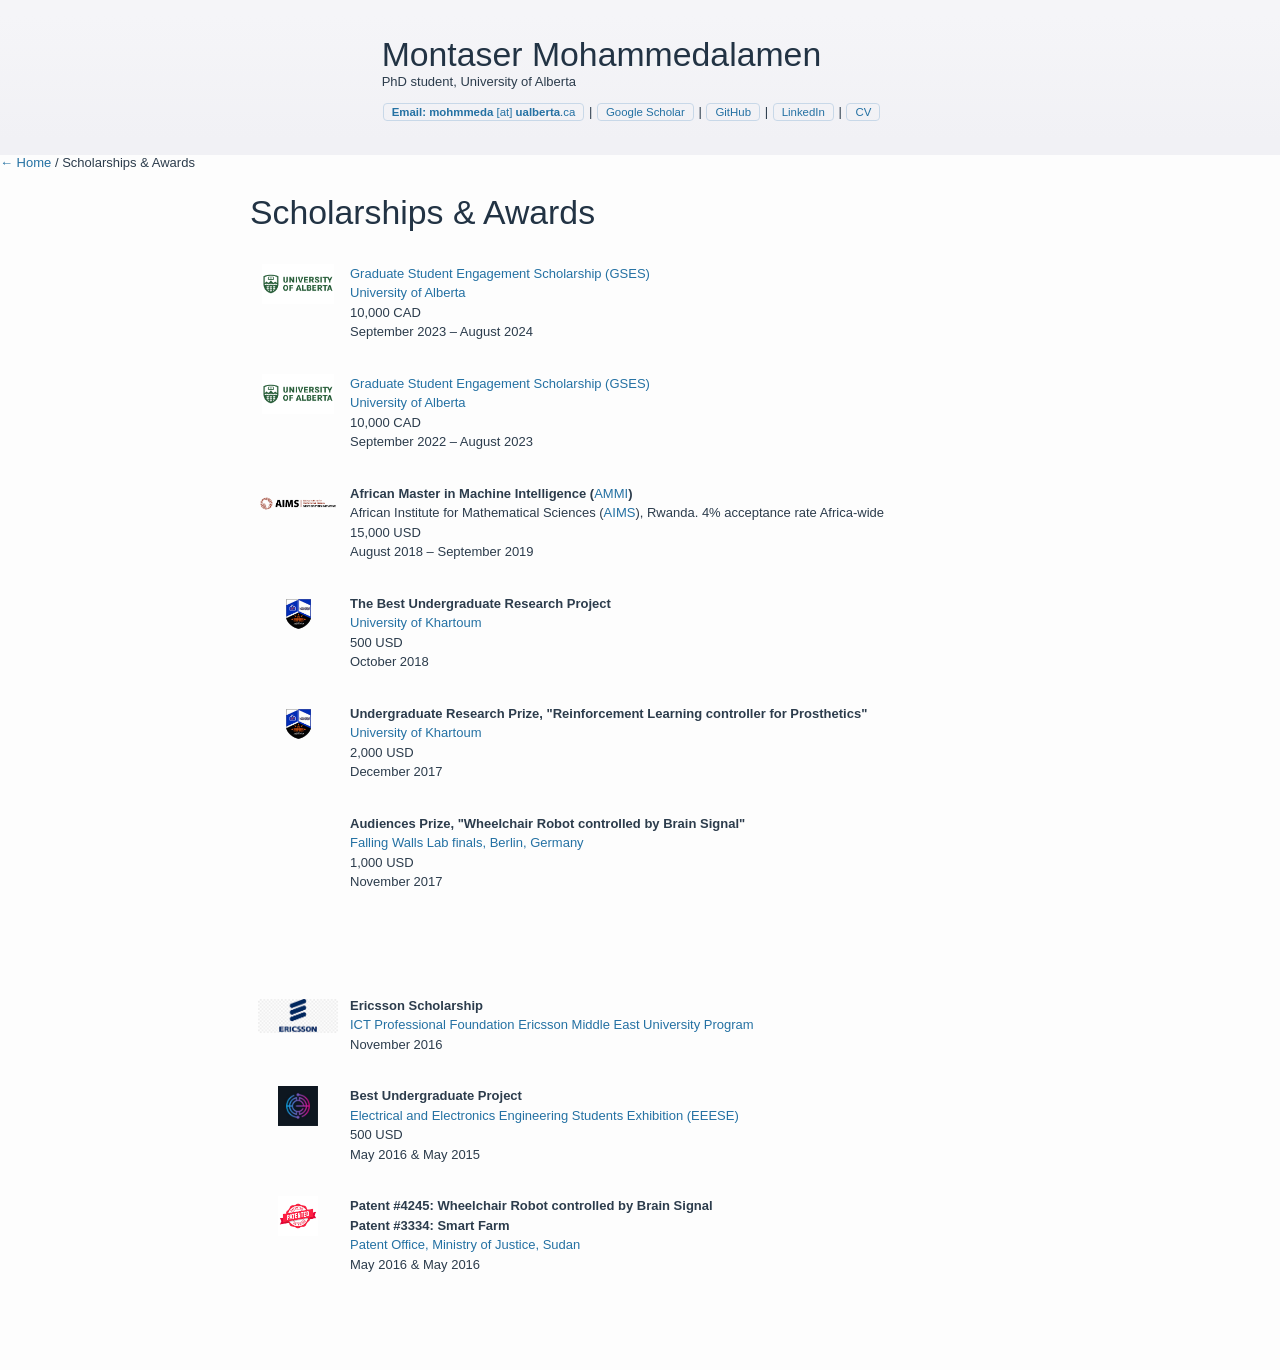
==== src/awards.html @ 37adf2cc "Make seprate pages & show as tabs" ====
<!DOCTYPE html>
<html lang="en">
<head>
    <title>Scholarships &amp; Awards — Montaser Mohammedalamen</title>
    <meta name="viewport" content="width=device-width, initial-scale=1.0">
    <link rel="stylesheet" href="../style.css">
</head>
<body>

<div class="header noselect">
    <div class="content row">
        <div class="header-profile-picture"></div>
        <div class="header-text">
            <div class="header-name">
                <h1>Montaser Mohammedalamen</h1>
            </div>
            <div class="header-subtitle">
                PhD student, University of Alberta
            </div>
            <div class="header-links">
                <a class="btn" href="mailto:mohmmeda@ualberta.ca"> <span class="bold">Email: mohmmeda</span> [at] <span class="bold">ualberta</span>.ca</a> |
                <a class="btn" href="https://scholar.google.ca/citations?user=ZY882-kAAAAJ&hl">Google Scholar</a> |
                <a class="btn" href="https://github.com/montaserFath/">GitHub</a> |
                <a class="btn" href="https://www.linkedin.com/in/montaser-mohammedalamen/">LinkedIn</a> |
                <a class="btn" href="../content/Montaser_CV.pdf">CV</a>
            </div>
        </div>
    </div>
</div>

<div class="page-nav">
    <div class="page-nav-inner">
        <a class="page-nav-back" href="../index.html">← Home</a>
        <span class="page-nav-sep">/</span>
        <span class="page-nav-current">Scholarships &amp; Awards</span>
    </div>
</div>

<div class="content" style="padding-bottom: 64px;">
    <div>
        <h1 class="noselect">Scholarships &amp; Awards</h1>

        <div class="publication row clearfix">
            <div class="row-media-small" style="background-image: url(../fig/uofa.png);"></div>
            <div class="row-text">
                <span class="bold"><a href="https://www.ualberta.ca/en/graduate-studies/fees-funding/scholarships-awards/engagement-scholarship.html">Graduate Student Engagement Scholarship (GSES)</a></span><br/>
                <a href="https://www.ualberta.ca/en/graduate-studies/fees-funding/scholarships-awards/engagement-scholarship.html">University of Alberta</a><br/>
                10,000 CAD<br/>
                September 2023 – August 2024<br/>
            </div>
        </div>

        <div class="publication row clearfix">
            <div class="row-media-small" style="background-image: url(../fig/uofa.png);"></div>
            <div class="row-text">
                <span class="bold"><a href="https://www.ualberta.ca/en/graduate-studies/fees-funding/scholarships-awards/engagement-scholarship.html">Graduate Student Engagement Scholarship (GSES)</a></span><br/>
                <a href="https://www.ualberta.ca/en/graduate-studies/fees-funding/scholarships-awards/engagement-scholarship.html">University of Alberta</a><br/>
                10,000 CAD<br/>
                September 2022 – August 2023<br/>
            </div>
        </div>

        <div class="publication row clearfix">
            <div class="row-media-small" style="background-image: url(../fig/AIMS.png);"></div>
            <div class="row-text">
                <span class="bold">African Master in Machine Intelligence (<a href="https://aims-ammi.org/">AMMI</a>)</span><br/>
                African Institute for Mathematical Sciences (<a href="https://aims.ac.rw/">AIMS</a>), Rwanda. 4% acceptance rate Africa-wide<br/>
                15,000 USD<br/>
                August 2018 – September 2019<br/>
            </div>
        </div>

        <div class="publication row clearfix">
            <div class="row-media-small" style="background-image: url(../fig/uofk.png);"></div>
            <div class="row-text">
                <span class="bold">The Best Undergraduate Research Project</span><br/>
                <a href="https://www.uofk.edu/index.php/en/">University of Khartoum</a><br/>
                500 USD<br/>
                October 2018<br/>
            </div>
        </div>

        <div class="publication row clearfix">
            <div class="row-media-small" style="background-image: url(../fig/uofk.png);"></div>
            <div class="row-text">
                <span class="bold">Undergraduate Research Prize, "Reinforcement Learning controller for Prosthetics"</span><br/>
                <a href="https://www.uofk.edu/index.php/en/">University of Khartoum</a><br/>
                2,000 USD<br/>
                December 2017<br/>
            </div>
        </div>

        <div class="publication row clearfix">
            <iframe frameborder="0"
                src="https://www.youtube.com/embed/ZpqypVq8Qgo"
                style="float: left; width: 80px; height: 150px; background-position: center; background-size: contain; background-repeat: no-repeat;"> 
            </iframe>
            <div class="row-text">
                <span class="bold">Audiences Prize, "Wheelchair Robot controlled by Brain Signal"</span><br/>
                <a href="https://apply.falling-walls.com/press-releases/falling-walls-lab-winners-2017/">Falling Walls Lab finals, Berlin, Germany</a><br/>
                1,000 USD<br/>
                November 2017<br/>
            </div>
        </div>

        <div class="publication row clearfix">
            <div class="row-media-small" style="background-image: url(../fig/ericsson.png);"></div>
            <div class="row-text">
                <span class="bold">Ericsson Scholarship</span><br/>
                <a href="https://www.ericsson.com/en/about-us/corporate-governance/our-organization/mmea-lt-members-bios">ICT Professional Foundation Ericsson Middle East University Program</a><br/>
                November 2016<br/>
            </div>
        </div>

        <div class="publication row clearfix">
            <div class="row-media-small" style="background-image: url(../fig/eeese.jpeg);"></div>
            <div class="row-text">
                <span class="bold">Best Undergraduate Project</span><br/>
                <a href="https://www.linkedin.com/company/eeese/">Electrical and Electronics Engineering Students Exhibition (EEESE)</a><br/>
                500 USD<br/>
                May 2016 &amp; May 2015<br/>
            </div>
        </div>

        <div class="publication row clearfix">
            <div class="row-media-small" style="background-image: url(../fig/patent.jpg);"></div>
            <div class="row-text">
                <span class="bold">Patent #4245: Wheelchair Robot controlled by Brain Signal</span><br/>
                <span class="bold">Patent #3334: Smart Farm</span><br/>
                <a href="https://www.linkedin.com/company/eeese/">Patent Office, Ministry of Justice, Sudan</a><br/>
                May 2016 &amp; May 2016<br/>
            </div>
        </div>

    </div>
</div>

</body>
</html>
---- style.css ----
html {-webkit-text-size-adjust: 100%; -moz-text-size-adjust: 100%; -ms-text-size-adjust: 100%;}
body {background-color: #fdfdfd; color: #2c3c4c; margin: 0; font-size: 13px;}
h1 {margin-bottom: 32px; font-size: 2.6em;}
h2 {margin-top: 0; margin-bottom: 28px;}
h1, h2 {color: #234;}
h3, h4, h5 {color: #345;}
h1, h2, h3, h4, h5, a, p, span, body, div {font-weight: normal; font-family: 'Lato', Verdana, Helvetica, sans-serif;}

/* ── Header ── */
.header {background: linear-gradient(to bottom, #f5f5f8 10%, #f1f1f5 90%); width: 100%; padding-top: 16px; padding-bottom: 32px;}
.header-profile-picture, .header-text {display: inline-block;}
.header-name h1 {margin: 0;}
.header-subtitle {margin-bottom: 12px;}
.header-profile-picture {width: 100px; height: 100px; margin-right: 12px; border-radius: 50%; background-image: url(files/me.png); background-position: center; background-size: contain; background-repeat: no-repeat;}
.content {max-width: 780px; padding-left: 16px; padding-right: 16px; margin: auto;}

/* ── Tab bar ── */
.tabs-bar {background: #fff; border-bottom: 2px solid #e0e6ed; position: sticky; top: 0; z-index: 100;}
.tabs-inner {max-width: 780px; margin: auto; padding: 0 16px; display: flex; gap: 0; overflow-x: auto; scrollbar-width: none;}
.tabs-inner::-webkit-scrollbar {display: none;}
.tab-btn {background: none; border: none; border-bottom: 3px solid transparent; margin-bottom: -2px; padding: 12px 16px; font-size: 0.92em; color: #556; cursor: pointer; white-space: nowrap; transition: color 0.15s, border-color 0.15s;}
.tab-btn:hover {color: #2471a3;}
.tab-btn.active {color: #2471a3; border-bottom-color: #2471a3; font-weight: bold;}

/* ── Tab panels ── */
.tab-content {margin-top: 36px; padding-bottom: 64px;}
.tab-panel {display: none;}
.tab-panel.active {display: block;}
.tab-heading {font-size: 1.6em; color: #234; border-bottom: 1px solid #e8ecf0; padding-bottom: 10px; margin-bottom: 28px;}

/* ── Misc ── */
.hr {width: 100%; height: 1px; margin: 48px 0; background-color: #d6dbdf;}
a {color: #2471a3; text-decoration: none;}
a:focus, a:hover {color: #f09228;}
p {line-height: 1.5em;}
.nobreak {white-space: nowrap;}
.noselect {-webkit-touch-callout: none; -webkit-user-select: none; -khtml-user-select: none; -moz-user-select: none; -ms-user-select: none; user-select: none;}
.bold {font-weight: bold;}
.italic {font-style: italic;}
.bulletpoints {line-height: 1.5em;}
.row {box-sizing: border-box;}
.row-media {display: block; float: left; width: 160px; height: 90px; background-position: center; background-size: contain; background-repeat: no-repeat;}
.row-media-small {display: block; float: left; width: 80px; height: 40px; background-position: center; background-size: contain; background-repeat: no-repeat;}
.youtube-player {border: 1px solid #1D740C; display: block; float: left; width: 160px; height: 100px; background-position: center; background-size: contain; background-repeat: no-repeat;}
.row-text {display: block; float: left; margin-left: 12px; line-height: 1.5em; max-width: 598px;}
.row-text span {line-height: inherit;}
.clearfix {content: ""; clear: both; display: table;}
.publication {margin-bottom: 32px; padding-left: 8px;}
.publication.highlight {background-color: #fff8df; width: 100%; padding-top: 8px; padding-bottom: 8px; border-radius: 4px;}
.press {width: 100px; height: 80px; border: 1px solid #def; margin-right: 12px; background-size: cover;}
.img-contain {background-size: contain !important;}
.footer {background-color: #345; width: 100%}
.footer-content {color: #fff; font-size: 10px; padding: 6px 0; max-width: 780px; margin: auto;}
.footer-content a {color: #fff; text-decoration: underline;}
.footer-content a:hover {color: #f09228 !important;}
.stars {font-size: 10px; display: inline-block; margin-left: 6px; color: #666;}

/* ── Buttons ── */
.btn {display: inline-block; padding: 2px 8px; border-radius: 4px; font-size: 0.88em; border: 1px solid #c8d8e8; margin: 2px 1px; color: #2471a3;}
.btn:hover {color: #f09228; border-color: #f09228;}
.btn-red {background: #fef0f0; border-color: #e8c0c0; color: #c0392b;}
.btn-red:hover {color: #f09228; border-color: #f09228;}
.btn-dark {background: #f2f4f6; border-color: #c8d0d8; color: #456;}
.btn-dark:hover {color: #f09228; border-color: #f09228;}

@media only screen and (max-width: 1150px) {
    .header-profile-picture, .header-text {display: block; margin: auto; text-align: center;}
    .header-profile-picture {margin-bottom: 12px; width: 100px; height: 100px;}
    body {font-size: 18px;}
    a.btn {font-size: 14px; padding: 2px 6px;}
    .tab-btn {font-size: 0.82em; padding: 10px 12px;}
}

@media only screen and (max-width: 1000px) {
    .publication {margin-bottom: 46px;}
    .publication .row-media {width: 260px; height: 130px; margin: auto; margin-bottom: 12px; display: block;}
    .publication .row-text {display: block; width: 50%; margin-left: 0;}
    .press {display: block;}
}
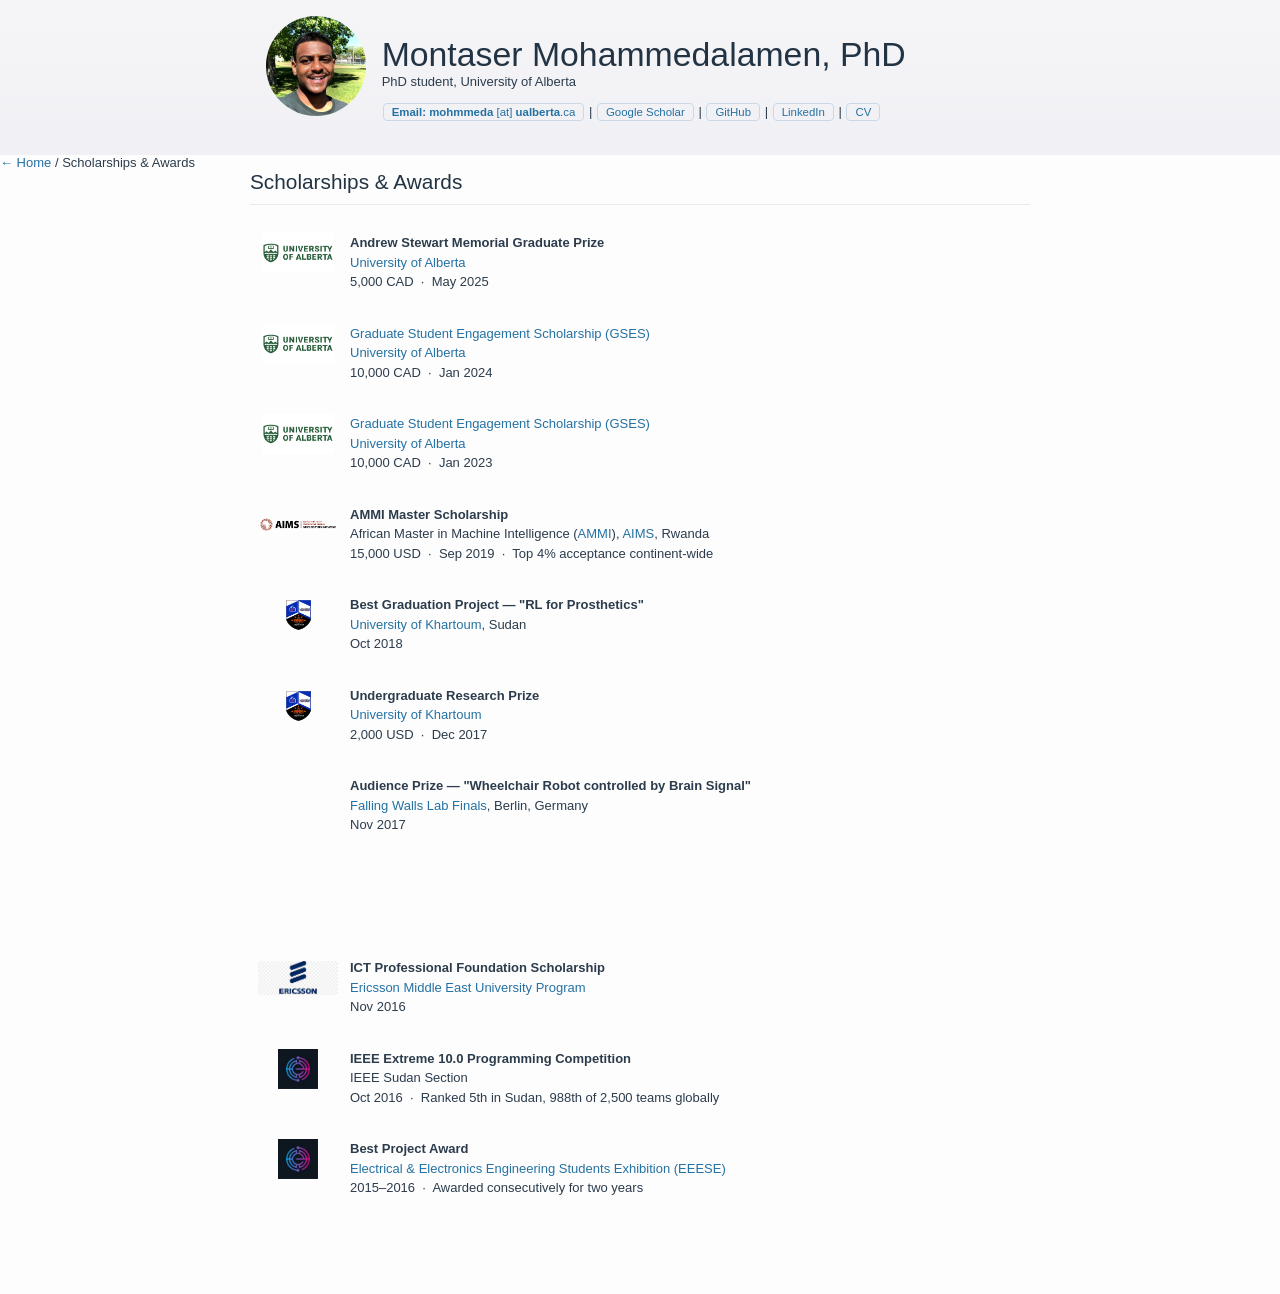
==== commit 8a9042d5: "Edit the projects and awards sections" ====
--- a/src/awards.html
+++ b/src/awards.html
@@ -12,13 +12,11 @@
         <div class="header-profile-picture"></div>
         <div class="header-text">
             <div class="header-name">
-                <h1>Montaser Mohammedalamen</h1>
+                <h1>Montaser Mohammedalamen, PhD</h1>
             </div>
-            <div class="header-subtitle">
-                PhD student, University of Alberta
-            </div>
+            <div class="header-subtitle">PhD student, University of Alberta</div>
             <div class="header-links">
-                <a class="btn" href="mailto:mohmmeda@ualberta.ca"> <span class="bold">Email: mohmmeda</span> [at] <span class="bold">ualberta</span>.ca</a> |
+                <a class="btn" href="mailto:mohmmeda@ualberta.ca"><span class="bold">Email: mohmmeda</span> [at] <span class="bold">ualberta</span>.ca</a> |
                 <a class="btn" href="https://scholar.google.ca/citations?user=ZY882-kAAAAJ&hl">Google Scholar</a> |
                 <a class="btn" href="https://github.com/montaserFath/">GitHub</a> |
                 <a class="btn" href="https://www.linkedin.com/in/montaser-mohammedalamen/">LinkedIn</a> |
@@ -37,101 +35,99 @@
 </div>
 
 <div class="content" style="padding-bottom: 64px;">
-    <div>
-        <h1 class="noselect">Scholarships &amp; Awards</h1>
+    <h2 class="tab-heading noselect">Scholarships &amp; Awards</h2>
 
-        <div class="publication row clearfix">
-            <div class="row-media-small" style="background-image: url(../fig/uofa.png);"></div>
-            <div class="row-text">
-                <span class="bold"><a href="https://www.ualberta.ca/en/graduate-studies/fees-funding/scholarships-awards/engagement-scholarship.html">Graduate Student Engagement Scholarship (GSES)</a></span><br/>
-                <a href="https://www.ualberta.ca/en/graduate-studies/fees-funding/scholarships-awards/engagement-scholarship.html">University of Alberta</a><br/>
-                10,000 CAD<br/>
-                September 2023 – August 2024<br/>
-            </div>
+    <div class="publication row clearfix">
+        <div class="row-media-small" style="background-image: url(../fig/uofa.png);"></div>
+        <div class="row-text">
+            <span class="bold">Andrew Stewart Memorial Graduate Prize</span><br/>
+            <a href="https://www.ualberta.ca/">University of Alberta</a><br/>
+            5,000 CAD &nbsp;·&nbsp; May 2025<br/>
         </div>
+    </div>
 
-        <div class="publication row clearfix">
-            <div class="row-media-small" style="background-image: url(../fig/uofa.png);"></div>
-            <div class="row-text">
-                <span class="bold"><a href="https://www.ualberta.ca/en/graduate-studies/fees-funding/scholarships-awards/engagement-scholarship.html">Graduate Student Engagement Scholarship (GSES)</a></span><br/>
-                <a href="https://www.ualberta.ca/en/graduate-studies/fees-funding/scholarships-awards/engagement-scholarship.html">University of Alberta</a><br/>
-                10,000 CAD<br/>
-                September 2022 – August 2023<br/>
-            </div>
+    <div class="publication row clearfix">
+        <div class="row-media-small" style="background-image: url(../fig/uofa.png);"></div>
+        <div class="row-text">
+            <span class="bold"><a href="https://www.ualberta.ca/en/graduate-studies/fees-funding/scholarships-awards/engagement-scholarship.html">Graduate Student Engagement Scholarship (GSES)</a></span><br/>
+            <a href="https://www.ualberta.ca/en/graduate-studies/fees-funding/scholarships-awards/engagement-scholarship.html">University of Alberta</a><br/>
+            10,000 CAD &nbsp;·&nbsp; Jan 2024<br/>
         </div>
+    </div>
 
-        <div class="publication row clearfix">
-            <div class="row-media-small" style="background-image: url(../fig/AIMS.png);"></div>
-            <div class="row-text">
-                <span class="bold">African Master in Machine Intelligence (<a href="https://aims-ammi.org/">AMMI</a>)</span><br/>
-                African Institute for Mathematical Sciences (<a href="https://aims.ac.rw/">AIMS</a>), Rwanda. 4% acceptance rate Africa-wide<br/>
-                15,000 USD<br/>
-                August 2018 – September 2019<br/>
-            </div>
+    <div class="publication row clearfix">
+        <div class="row-media-small" style="background-image: url(../fig/uofa.png);"></div>
+        <div class="row-text">
+            <span class="bold"><a href="https://www.ualberta.ca/en/graduate-studies/fees-funding/scholarships-awards/engagement-scholarship.html">Graduate Student Engagement Scholarship (GSES)</a></span><br/>
+            <a href="https://www.ualberta.ca/en/graduate-studies/fees-funding/scholarships-awards/engagement-scholarship.html">University of Alberta</a><br/>
+            10,000 CAD &nbsp;·&nbsp; Jan 2023<br/>
         </div>
+    </div>
 
-        <div class="publication row clearfix">
-            <div class="row-media-small" style="background-image: url(../fig/uofk.png);"></div>
-            <div class="row-text">
-                <span class="bold">The Best Undergraduate Research Project</span><br/>
-                <a href="https://www.uofk.edu/index.php/en/">University of Khartoum</a><br/>
-                500 USD<br/>
-                October 2018<br/>
-            </div>
+    <div class="publication row clearfix">
+        <div class="row-media-small" style="background-image: url(../fig/AIMS.png);"></div>
+        <div class="row-text">
+            <span class="bold">AMMI Master Scholarship</span><br/>
+            African Master in Machine Intelligence (<a href="https://aims-ammi.org/">AMMI</a>), <a href="https://aims.ac.rw/">AIMS</a>, Rwanda<br/>
+            15,000 USD &nbsp;·&nbsp; Sep 2019 &nbsp;·&nbsp; Top 4% acceptance continent-wide<br/>
         </div>
+    </div>
 
-        <div class="publication row clearfix">
-            <div class="row-media-small" style="background-image: url(../fig/uofk.png);"></div>
-            <div class="row-text">
-                <span class="bold">Undergraduate Research Prize, "Reinforcement Learning controller for Prosthetics"</span><br/>
-                <a href="https://www.uofk.edu/index.php/en/">University of Khartoum</a><br/>
-                2,000 USD<br/>
-                December 2017<br/>
-            </div>
+    <div class="publication row clearfix">
+        <div class="row-media-small" style="background-image: url(../fig/uofk.png);"></div>
+        <div class="row-text">
+            <span class="bold">Best Graduation Project — "RL for Prosthetics"</span><br/>
+            <a href="https://www.uofk.edu/index.php/en/">University of Khartoum</a>, Sudan<br/>
+            Oct 2018<br/>
         </div>
+    </div>
 
-        <div class="publication row clearfix">
-            <iframe frameborder="0"
-                src="https://www.youtube.com/embed/ZpqypVq8Qgo"
-                style="float: left; width: 80px; height: 150px; background-position: center; background-size: contain; background-repeat: no-repeat;"> 
-            </iframe>
-            <div class="row-text">
-                <span class="bold">Audiences Prize, "Wheelchair Robot controlled by Brain Signal"</span><br/>
-                <a href="https://apply.falling-walls.com/press-releases/falling-walls-lab-winners-2017/">Falling Walls Lab finals, Berlin, Germany</a><br/>
-                1,000 USD<br/>
-                November 2017<br/>
-            </div>
+    <div class="publication row clearfix">
+        <div class="row-media-small" style="background-image: url(../fig/uofk.png);"></div>
+        <div class="row-text">
+            <span class="bold">Undergraduate Research Prize</span><br/>
+            <a href="https://www.uofk.edu/index.php/en/">University of Khartoum</a><br/>
+            2,000 USD &nbsp;·&nbsp; Dec 2017<br/>
         </div>
+    </div>
 
-        <div class="publication row clearfix">
-            <div class="row-media-small" style="background-image: url(../fig/ericsson.png);"></div>
-            <div class="row-text">
-                <span class="bold">Ericsson Scholarship</span><br/>
-                <a href="https://www.ericsson.com/en/about-us/corporate-governance/our-organization/mmea-lt-members-bios">ICT Professional Foundation Ericsson Middle East University Program</a><br/>
-                November 2016<br/>
-            </div>
+    <div class="publication row clearfix">
+        <iframe frameborder="0"
+            src="https://www.youtube.com/embed/ZpqypVq8Qgo"
+            style="float: left; width: 80px; height: 150px; background-position: center; background-size: contain; background-repeat: no-repeat;">
+        </iframe>
+        <div class="row-text">
+            <span class="bold">Audience Prize — "Wheelchair Robot controlled by Brain Signal"</span><br/>
+            <a href="https://apply.falling-walls.com/press-releases/falling-walls-lab-winners-2017/">Falling Walls Lab Finals</a>, Berlin, Germany<br/>
+            Nov 2017<br/>
         </div>
+    </div>
 
-        <div class="publication row clearfix">
-            <div class="row-media-small" style="background-image: url(../fig/eeese.jpeg);"></div>
-            <div class="row-text">
-                <span class="bold">Best Undergraduate Project</span><br/>
-                <a href="https://www.linkedin.com/company/eeese/">Electrical and Electronics Engineering Students Exhibition (EEESE)</a><br/>
-                500 USD<br/>
-                May 2016 &amp; May 2015<br/>
-            </div>
+    <div class="publication row clearfix">
+        <div class="row-media-small" style="background-image: url(../fig/ericsson.png);"></div>
+        <div class="row-text">
+            <span class="bold">ICT Professional Foundation Scholarship</span><br/>
+            <a href="https://www.ericsson.com/en/about-us/corporate-governance/our-organization/mmea-lt-members-bios">Ericsson Middle East University Program</a><br/>
+            Nov 2016<br/>
         </div>
+    </div>
 
-        <div class="publication row clearfix">
-            <div class="row-media-small" style="background-image: url(../fig/patent.jpg);"></div>
-            <div class="row-text">
-                <span class="bold">Patent #4245: Wheelchair Robot controlled by Brain Signal</span><br/>
-                <span class="bold">Patent #3334: Smart Farm</span><br/>
-                <a href="https://www.linkedin.com/company/eeese/">Patent Office, Ministry of Justice, Sudan</a><br/>
-                May 2016 &amp; May 2016<br/>
-            </div>
+    <div class="publication row clearfix">
+        <div class="row-media-small" style="background-image: url(../fig/eeese.jpeg);"></div>
+        <div class="row-text">
+            <span class="bold">IEEE Extreme 10.0 Programming Competition</span><br/>
+            IEEE Sudan Section<br/>
+            Oct 2016 &nbsp;·&nbsp; Ranked 5th in Sudan, 988th of 2,500 teams globally<br/>
         </div>
+    </div>
 
+    <div class="publication row clearfix">
+        <div class="row-media-small" style="background-image: url(../fig/eeese.jpeg);"></div>
+        <div class="row-text">
+            <span class="bold">Best Project Award</span><br/>
+            <a href="https://www.linkedin.com/company/eeese/">Electrical &amp; Electronics Engineering Students Exhibition (EEESE)</a><br/>
+            2015–2016 &nbsp;·&nbsp; Awarded consecutively for two years<br/>
+        </div>
     </div>
 </div>
 
--- a/style.css
+++ b/style.css
@@ -11,7 +11,7 @@
 .header-profile-picture, .header-text {display: inline-block;}
 .header-name h1 {margin: 0;}
 .header-subtitle {margin-bottom: 12px;}
-.header-profile-picture {width: 100px; height: 100px; margin-right: 12px; border-radius: 50%; background-image: url(files/me.png); background-position: center; background-size: contain; background-repeat: no-repeat;}
+.header-profile-picture {width: 100px; height: 100px; margin-right: 12px; border-radius: 50%; background-image: url(fig/id.png); background-position: center; background-size: contain; background-repeat: no-repeat;}
 .content {max-width: 780px; padding-left: 16px; padding-right: 16px; margin: auto;}
 
 /* ── Tab bar ── */
@@ -55,6 +55,26 @@
 .footer-content a:hover {color: #f09228 !important;}
 .stars {font-size: 10px; display: inline-block; margin-left: 6px; color: #666;}
 
+/* ── Publication section headings & numbered list ── */
+.pub-section-heading {font-size: 1em; font-weight: bold; color: #234; margin: 28px 0 10px; text-transform: uppercase; letter-spacing: 0.04em; border-bottom: 1px solid #e8ecf0; padding-bottom: 4px;}
+.pub-list {padding-left: 20px; margin: 0 0 4px;}
+.pub-list li {margin-bottom: 14px; line-height: 1.6em;}
+
+/* ── Project category tag ── */
+.proj-tag {display: inline-block; font-size: 0.78em; color: #2471a3; background: #edf4fb; border: 1px solid #c8ddf0; border-radius: 10px; padding: 1px 8px; vertical-align: middle; margin-left: 4px;}
+
+/* ── Experience bullet list ── */
+.exp-list {margin: 6px 0 0 0; padding-left: 18px; line-height: 1.55em;}
+.exp-list li {margin-bottom: 5px;}
+
+/* ── Updates timeline ── */
+.updates-list {list-style: none; padding: 0; margin: 0;}
+.update-item {display: flex; gap: 20px; padding: 14px 0; border-bottom: 1px solid #edf0f3; align-items: baseline;}
+.update-item:last-child {border-bottom: none;}
+.update-date {flex-shrink: 0; width: 72px; font-size: 0.85em; color: #888; font-variant-numeric: tabular-nums;}
+.update-text {line-height: 1.55em; color: #2c3c4c;}
+.update-text em {font-style: italic; color: #345;}
+
 /* ── Buttons ── */
 .btn {display: inline-block; padding: 2px 8px; border-radius: 4px; font-size: 0.88em; border: 1px solid #c8d8e8; margin: 2px 1px; color: #2471a3;}
 .btn:hover {color: #f09228; border-color: #f09228;}
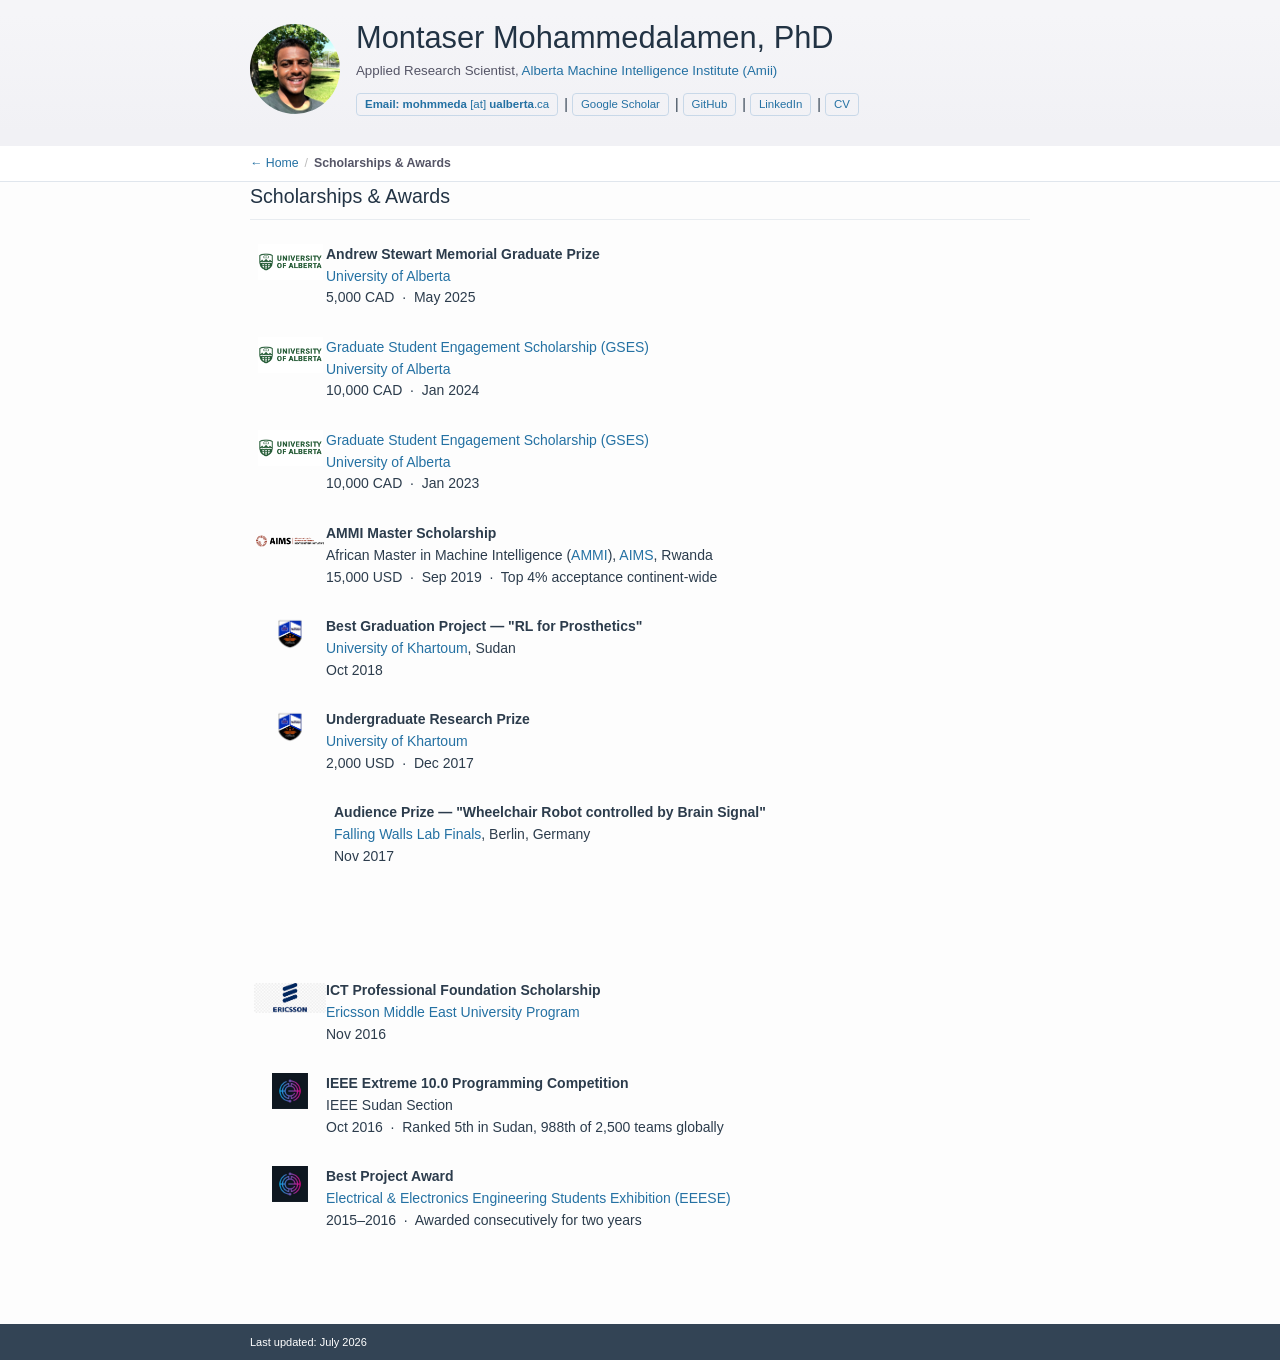
==== commit c3a020fb: "Remove redendancy" ====
--- a/src/awards.html
+++ b/src/awards.html
@@ -14,7 +14,9 @@
             <div class="header-name">
                 <h1>Montaser Mohammedalamen, PhD</h1>
             </div>
-            <div class="header-subtitle">PhD student, University of Alberta</div>
+            <div class="header-subtitle">
+                Applied Research Scientist, <a href="https://www.amii.ca/people/montaser-mohammedalamen">Alberta Machine Intelligence Institute (Amii)</a>
+            </div>
             <div class="header-links">
                 <a class="btn" href="mailto:mohmmeda@ualberta.ca"><span class="bold">Email: mohmmeda</span> [at] <span class="bold">ualberta</span>.ca</a> |
                 <a class="btn" href="https://scholar.google.ca/citations?user=ZY882-kAAAAJ&hl">Google Scholar</a> |
@@ -131,5 +133,11 @@
     </div>
 </div>
 
+<div class="footer">
+    <div class="footer-content">
+        Last updated: July 2026
+    </div>
+</div>
+
 </body>
 </html>
--- a/style.css
+++ b/style.css
@@ -1,99 +1,133 @@
+*, *::before, *::after {box-sizing: border-box;}
 html {-webkit-text-size-adjust: 100%; -moz-text-size-adjust: 100%; -ms-text-size-adjust: 100%;}
-body {background-color: #fdfdfd; color: #2c3c4c; margin: 0; font-size: 13px;}
-h1 {margin-bottom: 32px; font-size: 2.6em;}
-h2 {margin-top: 0; margin-bottom: 28px;}
+body {background-color: #fdfdfd; color: #2c3c4c; margin: 0; font-size: 14px; line-height: 1.5;}
+h1 {margin: 0 0 24px; font-size: 2.2em; line-height: 1.2;}
+h2 {margin: 0 0 24px;}
 h1, h2 {color: #234;}
-h3, h4, h5 {color: #345;}
+h3, h4, h5 {color: #345; margin: 0 0 8px;}
 h1, h2, h3, h4, h5, a, p, span, body, div {font-weight: normal; font-family: 'Lato', Verdana, Helvetica, sans-serif;}
 
 /* ── Header ── */
-.header {background: linear-gradient(to bottom, #f5f5f8 10%, #f1f1f5 90%); width: 100%; padding-top: 16px; padding-bottom: 32px;}
-.header-profile-picture, .header-text {display: inline-block;}
-.header-name h1 {margin: 0;}
-.header-subtitle {margin-bottom: 12px;}
-.header-profile-picture {width: 100px; height: 100px; margin-right: 12px; border-radius: 50%; background-image: url(fig/id.png); background-position: center; background-size: contain; background-repeat: no-repeat;}
-.content {max-width: 780px; padding-left: 16px; padding-right: 16px; margin: auto;}
+.header {background: linear-gradient(to bottom, #f5f5f8 10%, #f1f1f5 90%); width: 100%; padding: 20px 0 28px;}
+.header .content {display: flex; align-items: center; gap: 16px; flex-wrap: wrap;}
+.header-profile-picture {flex-shrink: 0; width: 90px; height: 90px; border-radius: 50%; background-image: url(fig/id.png); background-position: center; background-size: cover; background-repeat: no-repeat;}
+.header-text {flex: 1; min-width: 200px;}
+.header-name h1 {margin: 0 0 4px;}
+.header-subtitle {margin-bottom: 10px; color: #556; font-size: 0.95em;}
+.header-subtitle a {color: #2471a3;}
+.header-subtitle a:hover {color: #f09228;}
+.header-links {display: flex; flex-wrap: wrap; gap: 4px; align-items: center;}
+
+/* ── Layout ── */
+.content {max-width: 820px; padding: 0 20px; margin: 0 auto; width: 100%;}
 
 /* ── Tab bar ── */
 .tabs-bar {background: #fff; border-bottom: 2px solid #e0e6ed; position: sticky; top: 0; z-index: 100;}
-.tabs-inner {max-width: 780px; margin: auto; padding: 0 16px; display: flex; gap: 0; overflow-x: auto; scrollbar-width: none;}
+.tabs-inner {max-width: 820px; margin: 0 auto; padding: 0 20px; display: flex; overflow-x: auto; scrollbar-width: none;}
 .tabs-inner::-webkit-scrollbar {display: none;}
-.tab-btn {background: none; border: none; border-bottom: 3px solid transparent; margin-bottom: -2px; padding: 12px 16px; font-size: 0.92em; color: #556; cursor: pointer; white-space: nowrap; transition: color 0.15s, border-color 0.15s;}
+.tab-btn {background: none; border: none; border-bottom: 3px solid transparent; margin-bottom: -2px; padding: 11px 14px; font-size: 0.88em; color: #556; cursor: pointer; white-space: nowrap; transition: color 0.15s, border-color 0.15s; flex-shrink: 0;}
 .tab-btn:hover {color: #2471a3;}
 .tab-btn.active {color: #2471a3; border-bottom-color: #2471a3; font-weight: bold;}
 
 /* ── Tab panels ── */
-.tab-content {margin-top: 36px; padding-bottom: 64px;}
+.tab-content {margin-top: 32px; padding-bottom: 64px;}
 .tab-panel {display: none;}
 .tab-panel.active {display: block;}
-.tab-heading {font-size: 1.6em; color: #234; border-bottom: 1px solid #e8ecf0; padding-bottom: 10px; margin-bottom: 28px;}
+.tab-heading {font-size: 1.4em; color: #234; border-bottom: 1px solid #e8ecf0; padding-bottom: 8px; margin-bottom: 24px;}
+
+/* ── Publication rows ── */
+.row {box-sizing: border-box;}
+.clearfix::after {content: ""; display: table; clear: both;}
+.publication {margin-bottom: 28px; padding-left: 4px;}
+.publication.highlight {background-color: #fff8df; padding: 8px; border-radius: 4px;}
+.row-media {display: block; float: left; width: 150px; height: 85px; background-position: center; background-size: contain; background-repeat: no-repeat; flex-shrink: 0;}
+.row-media-small {display: block; float: left; width: 72px; height: 36px; background-position: center; background-size: contain; background-repeat: no-repeat; flex-shrink: 0;}
+.row-text {display: block; overflow: hidden; margin-left: 12px; line-height: 1.55em;}
+.row-text span {line-height: inherit;}
 
 /* ── Misc ── */
-.hr {width: 100%; height: 1px; margin: 48px 0; background-color: #d6dbdf;}
+.hr {width: 100%; height: 1px; margin: 40px 0; background-color: #d6dbdf;}
 a {color: #2471a3; text-decoration: none;}
 a:focus, a:hover {color: #f09228;}
-p {line-height: 1.5em;}
+p {line-height: 1.6em; margin: 0 0 16px;}
 .nobreak {white-space: nowrap;}
-.noselect {-webkit-touch-callout: none; -webkit-user-select: none; -khtml-user-select: none; -moz-user-select: none; -ms-user-select: none; user-select: none;}
+.noselect {user-select: none; -webkit-user-select: none;}
 .bold {font-weight: bold;}
 .italic {font-style: italic;}
 .bulletpoints {line-height: 1.5em;}
-.row {box-sizing: border-box;}
-.row-media {display: block; float: left; width: 160px; height: 90px; background-position: center; background-size: contain; background-repeat: no-repeat;}
-.row-media-small {display: block; float: left; width: 80px; height: 40px; background-position: center; background-size: contain; background-repeat: no-repeat;}
-.youtube-player {border: 1px solid #1D740C; display: block; float: left; width: 160px; height: 100px; background-position: center; background-size: contain; background-repeat: no-repeat;}
-.row-text {display: block; float: left; margin-left: 12px; line-height: 1.5em; max-width: 598px;}
-.row-text span {line-height: inherit;}
-.clearfix {content: ""; clear: both; display: table;}
-.publication {margin-bottom: 32px; padding-left: 8px;}
-.publication.highlight {background-color: #fff8df; width: 100%; padding-top: 8px; padding-bottom: 8px; border-radius: 4px;}
 .press {width: 100px; height: 80px; border: 1px solid #def; margin-right: 12px; background-size: cover;}
 .img-contain {background-size: contain !important;}
-.footer {background-color: #345; width: 100%}
-.footer-content {color: #fff; font-size: 10px; padding: 6px 0; max-width: 780px; margin: auto;}
+.youtube-player {border: 1px solid #1D740C; display: block; float: left; width: 80px; height: 150px;}
+.stars {font-size: 10px; display: inline-block; margin-left: 6px; color: #666;}
+
+/* ── Footer ── */
+.footer {background-color: #345; width: 100%; margin-top: 0;}
+.footer-content {color: #fff; font-size: 11px; padding: 10px 20px; max-width: 820px; margin: 0 auto;}
 .footer-content a {color: #fff; text-decoration: underline;}
 .footer-content a:hover {color: #f09228 !important;}
-.stars {font-size: 10px; display: inline-block; margin-left: 6px; color: #666;}
 
 /* ── Publication section headings & numbered list ── */
-.pub-section-heading {font-size: 1em; font-weight: bold; color: #234; margin: 28px 0 10px; text-transform: uppercase; letter-spacing: 0.04em; border-bottom: 1px solid #e8ecf0; padding-bottom: 4px;}
+.pub-section-heading {font-size: 0.82em; font-weight: bold; color: #234; margin: 24px 0 10px; text-transform: uppercase; letter-spacing: 0.06em; border-bottom: 1px solid #e8ecf0; padding-bottom: 4px;}
 .pub-list {padding-left: 20px; margin: 0 0 4px;}
 .pub-list li {margin-bottom: 14px; line-height: 1.6em;}
 
-/* ── Project category tag ── */
-.proj-tag {display: inline-block; font-size: 0.78em; color: #2471a3; background: #edf4fb; border: 1px solid #c8ddf0; border-radius: 10px; padding: 1px 8px; vertical-align: middle; margin-left: 4px;}
+/* ── Project / service tag ── */
+.proj-tag {display: inline-block; font-size: 0.75em; color: #2471a3; background: #edf4fb; border: 1px solid #c8ddf0; border-radius: 10px; padding: 1px 8px; vertical-align: middle; margin-left: 4px; white-space: nowrap;}
 
 /* ── Experience bullet list ── */
-.exp-list {margin: 6px 0 0 0; padding-left: 18px; line-height: 1.55em;}
+.exp-list {margin: 6px 0 0; padding-left: 18px; line-height: 1.55em;}
 .exp-list li {margin-bottom: 5px;}
 
 /* ── Updates timeline ── */
 .updates-list {list-style: none; padding: 0; margin: 0;}
-.update-item {display: flex; gap: 20px; padding: 14px 0; border-bottom: 1px solid #edf0f3; align-items: baseline;}
+.update-item {display: flex; gap: 20px; padding: 12px 0; border-bottom: 1px solid #edf0f3; align-items: baseline;}
 .update-item:last-child {border-bottom: none;}
-.update-date {flex-shrink: 0; width: 72px; font-size: 0.85em; color: #888; font-variant-numeric: tabular-nums;}
+.update-date {flex-shrink: 0; width: 68px; font-size: 0.82em; color: #888;}
 .update-text {line-height: 1.55em; color: #2c3c4c;}
 .update-text em {font-style: italic; color: #345;}
 
 /* ── Buttons ── */
-.btn {display: inline-block; padding: 2px 8px; border-radius: 4px; font-size: 0.88em; border: 1px solid #c8d8e8; margin: 2px 1px; color: #2471a3;}
+.btn {display: inline-block; padding: 2px 8px; border-radius: 4px; font-size: 0.82em; border: 1px solid #c8d8e8; margin: 2px 2px 2px 0; color: #2471a3; white-space: nowrap;}
 .btn:hover {color: #f09228; border-color: #f09228;}
 .btn-red {background: #fef0f0; border-color: #e8c0c0; color: #c0392b;}
 .btn-red:hover {color: #f09228; border-color: #f09228;}
 .btn-dark {background: #f2f4f6; border-color: #c8d0d8; color: #456;}
 .btn-dark:hover {color: #f09228; border-color: #f09228;}
 
-@media only screen and (max-width: 1150px) {
-    .header-profile-picture, .header-text {display: block; margin: auto; text-align: center;}
-    .header-profile-picture {margin-bottom: 12px; width: 100px; height: 100px;}
-    body {font-size: 18px;}
-    a.btn {font-size: 14px; padding: 2px 6px;}
-    .tab-btn {font-size: 0.82em; padding: 10px 12px;}
+/* ── Sub-page breadcrumb nav ── */
+.page-nav {background: #fff; border-bottom: 1px solid #e0e6ed; padding: 8px 0;}
+.page-nav-inner {max-width: 820px; margin: 0 auto; padding: 0 20px; display: flex; align-items: center; gap: 6px; font-size: 0.88em; color: #888;}
+.page-nav-back {color: #2471a3;}
+.page-nav-back:hover {color: #f09228;}
+.page-nav-sep {color: #bbb;}
+.page-nav-current {color: #556; font-weight: bold;}
+
+/* ── Talk thumbnails ── */
+.talk-thumb {display: block; float: left; width: 150px; height: 85px; object-fit: cover; border-radius: 4px; border: 1px solid #e0e6ed; flex-shrink: 0;}
+.talk-thumb:hover {opacity: 0.85;}
+
+/* ── Tablet (≤ 768px) ── */
+@media (max-width: 768px) {
+    body {font-size: 15px;}
+    h1 {font-size: 1.7em;}
+    .header .content {flex-direction: column; align-items: center; text-align: center;}
+    .header-links {justify-content: center;}
+    .tab-btn {font-size: 0.82em; padding: 9px 10px;}
+    .tab-content {margin-top: 20px;}
+    .publication {margin-bottom: 36px;}
+    .row-media {float: none; display: block; width: 100%; max-width: 280px; height: 140px; margin: 0 auto 12px;}
+    .row-media-small {float: none; display: block; width: 64px; height: 32px; margin: 0 0 8px;}
+    .row-text {display: block; margin-left: 0; width: 100%;}
+    .talk-thumb {float: none; display: block; width: 100%; max-width: 280px; height: 158px; margin: 0 auto 12px;}
+    .update-date {width: 58px;}
 }
 
-@media only screen and (max-width: 1000px) {
-    .publication {margin-bottom: 46px;}
-    .publication .row-media {width: 260px; height: 130px; margin: auto; margin-bottom: 12px; display: block;}
-    .publication .row-text {display: block; width: 50%; margin-left: 0;}
-    .press {display: block;}
+/* ── Mobile (≤ 480px) ── */
+@media (max-width: 480px) {
+    body {font-size: 14px;}
+    .content {padding: 0 12px;}
+    .tabs-inner {padding: 0 8px;}
+    .tab-btn {padding: 8px 8px; font-size: 0.78em;}
+    .update-item {flex-direction: column; gap: 2px;}
+    .update-date {width: auto;}
 }
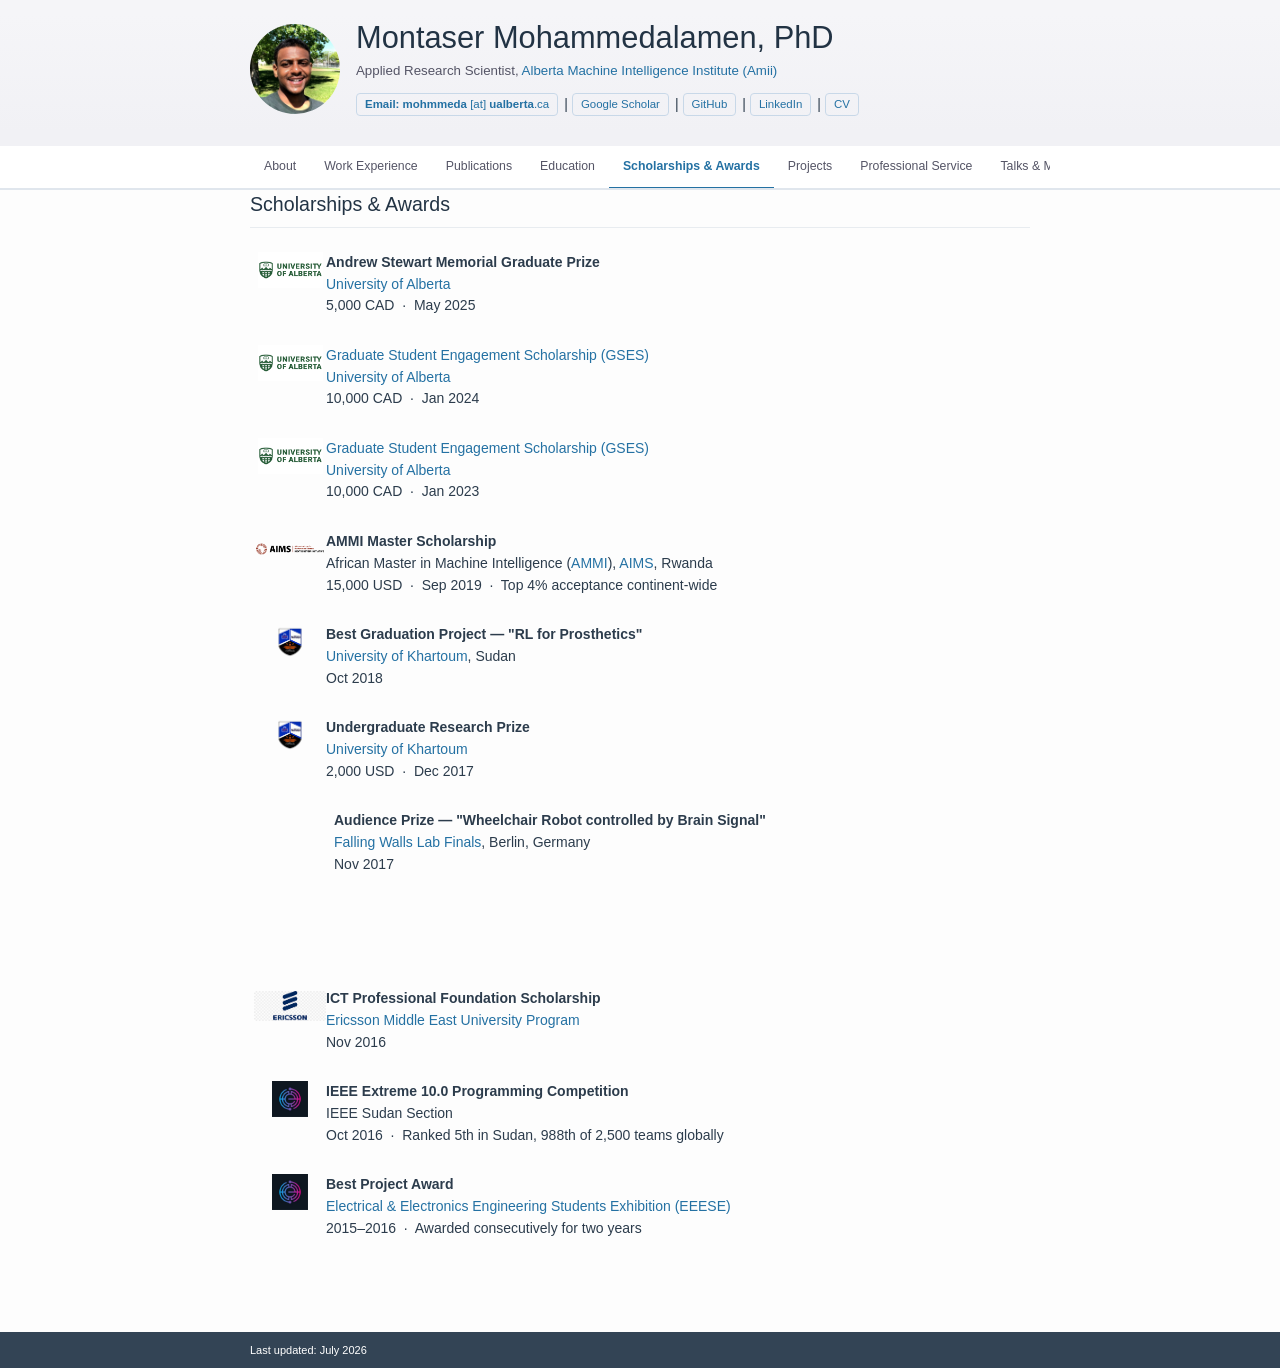
==== commit c898f298: "Fix handling restoring tabs" ====
--- a/src/awards.html
+++ b/src/awards.html
@@ -28,11 +28,17 @@
     </div>
 </div>
 
-<div class="page-nav">
-    <div class="page-nav-inner">
-        <a class="page-nav-back" href="../index.html">← Home</a>
-        <span class="page-nav-sep">/</span>
-        <span class="page-nav-current">Scholarships &amp; Awards</span>
+<div class="tabs-bar">
+    <div class="tabs-inner">
+        <a class="tab-btn" href="../index.html">About</a>
+        <a class="tab-btn" href="../index.html#experience">Work Experience</a>
+        <a class="tab-btn" href="publications.html">Publications</a>
+        <a class="tab-btn" href="education.html">Education</a>
+        <a class="tab-btn active" href="awards.html">Scholarships &amp; Awards</a>
+        <a class="tab-btn" href="projects.html">Projects</a>
+        <a class="tab-btn" href="../index.html#service">Professional Service</a>
+        <a class="tab-btn" href="talks.html">Talks &amp; Media</a>
+        <a class="tab-btn" href="../index.html#volunteering">Volunteering</a>
     </div>
 </div>
 
